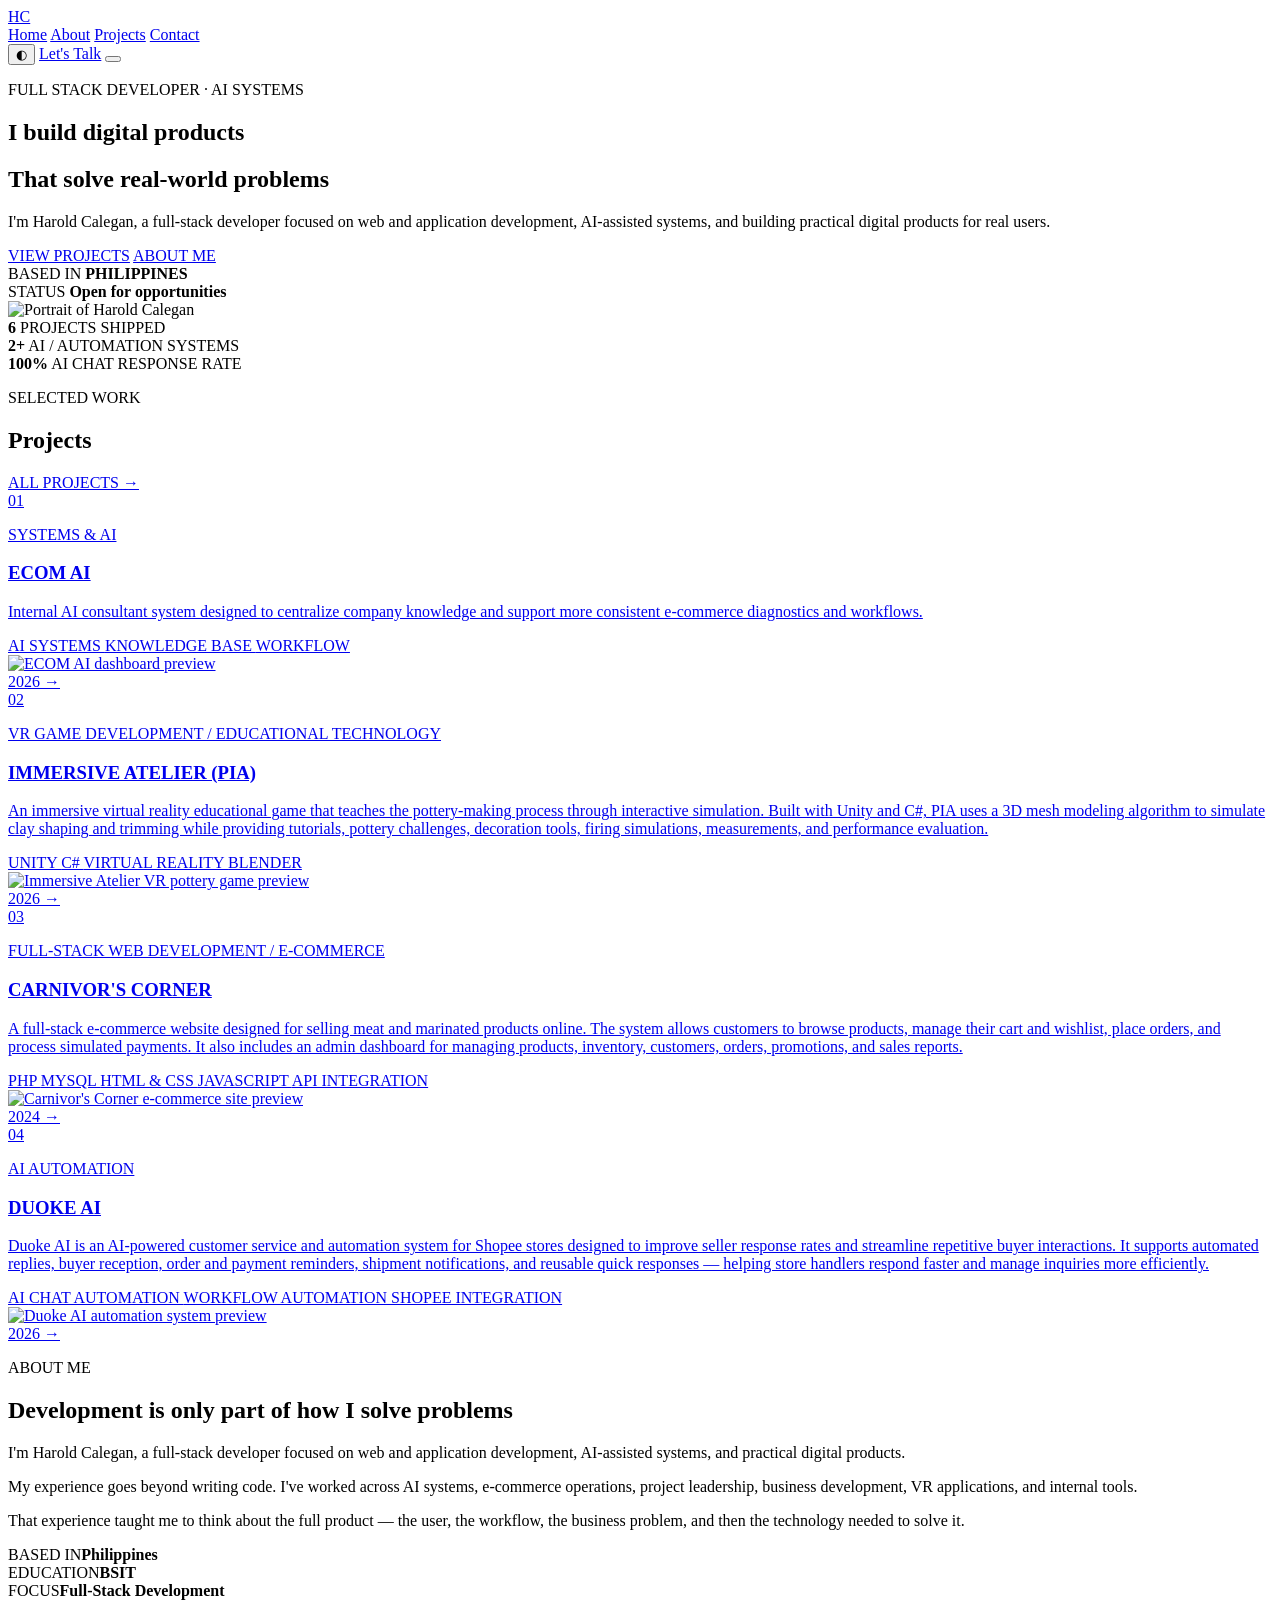
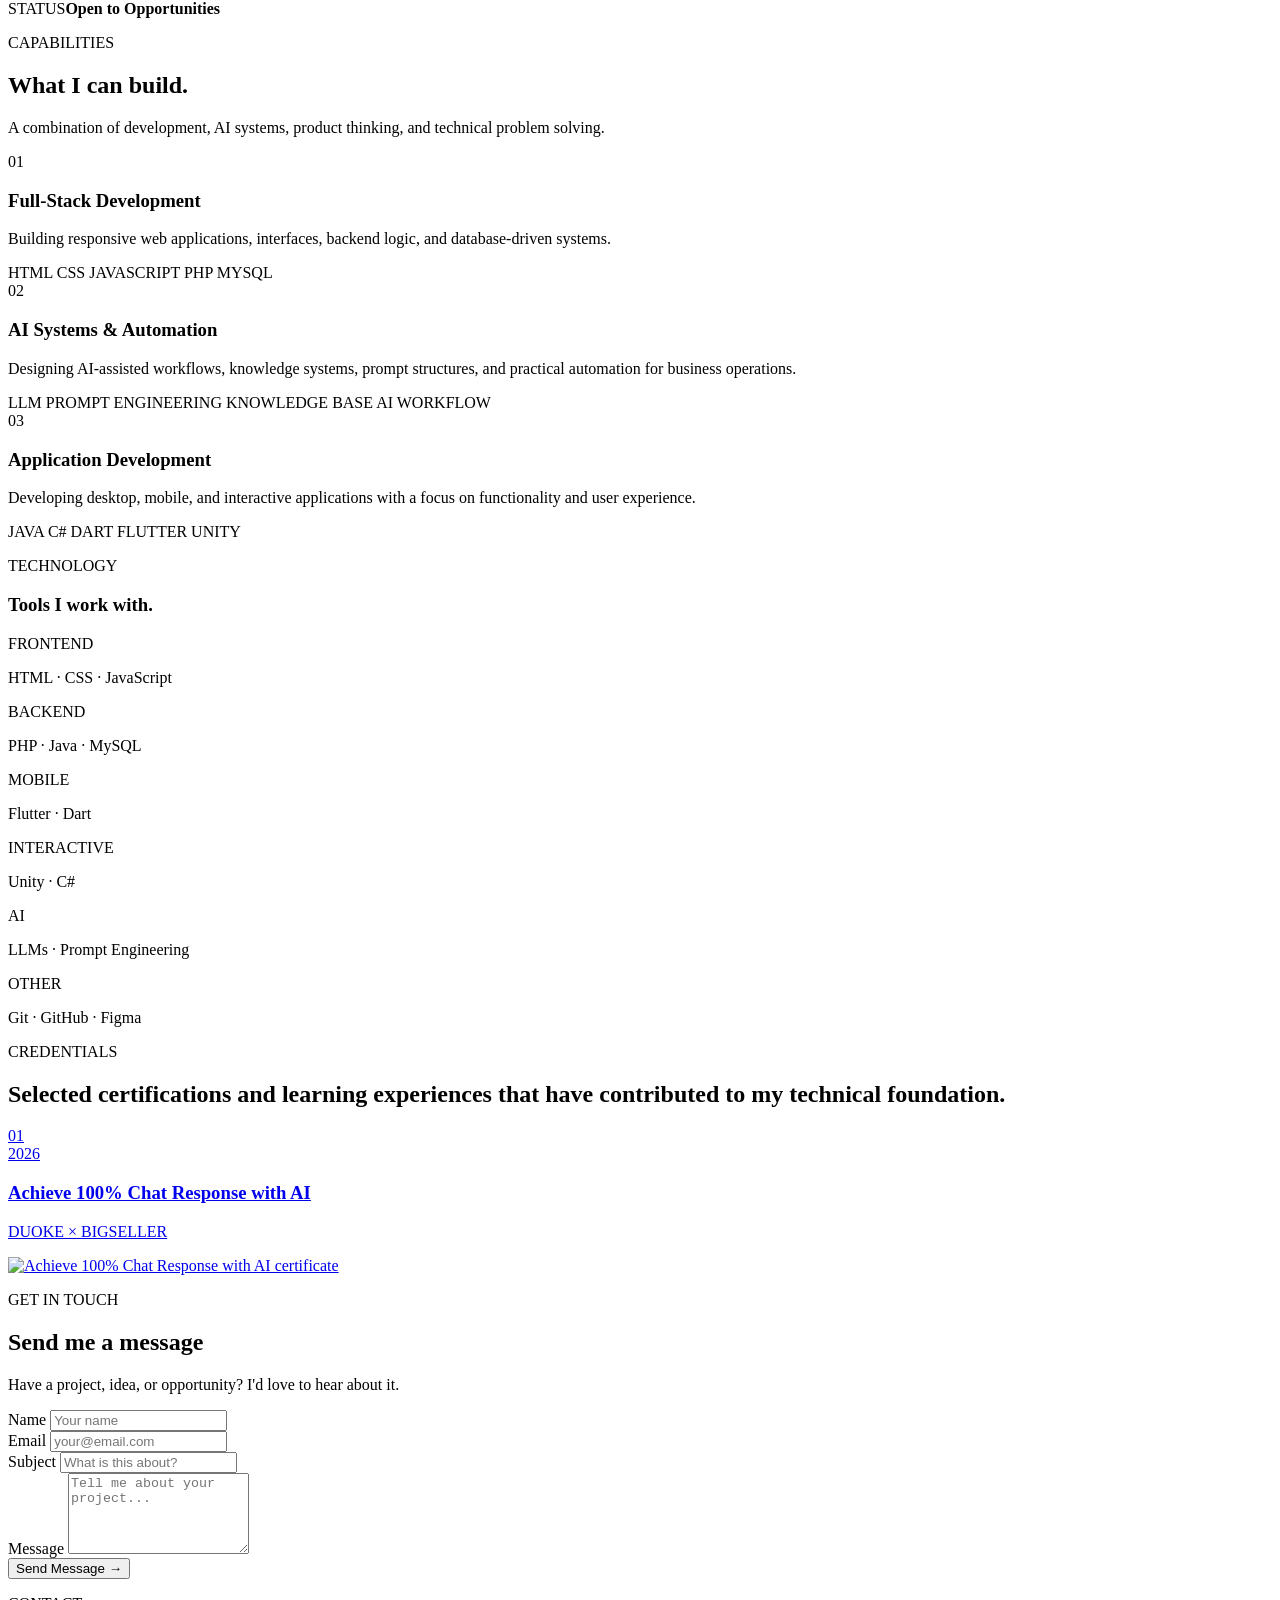
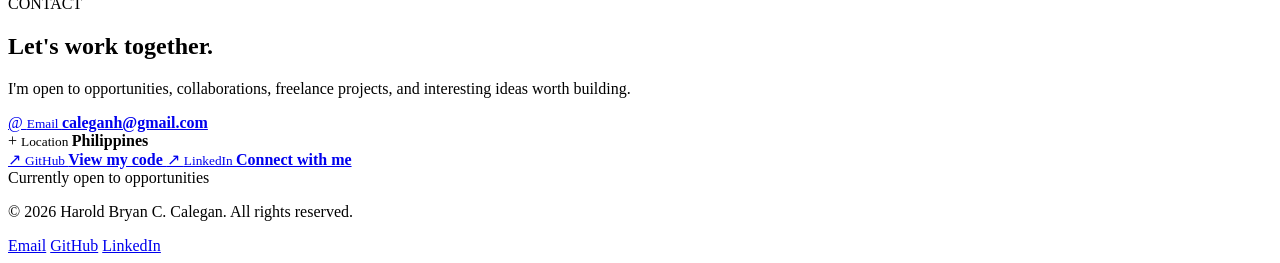
==== index.html @ b370734d "Update and rename Index.html to index.html" ====
<!DOCTYPE html>
<html lang="en">
<head>
    <meta charset="UTF-8">
    <meta name="viewport" content="width=device-width, initial-scale=1.0">
    <meta name="description" content="Harold Bryan C. Calegan — Full-stack developer and AI systems builder based in the Philippines.">
    <title>Harold Calegan — Full-Stack Developer &amp; AI Systems</title>
    <link rel="preconnect" href="https://fonts.googleapis.com">
    <link rel="preconnect" href="https://fonts.gstatic.com" crossorigin>
    <link href="https://fonts.googleapis.com/css2?family=Fraunces:ital,opsz,wght@0,9..144,300..600;1,9..144,300..600&family=Montserrat:ital,wght@0,100..900;1,100..900&display=swap" rel="stylesheet">
    <link rel="stylesheet" href="style.css">
    <script src="scripts.js" defer></script>
</head>

<body>
    <!--Navigation Bar-->
    <header class="site-header">
        <div class="container nav-container">
            <a href="index.html" class="logo"> HC </a>

            <nav class="main-nav" id="main-nav">
                <a href="#home" class="nav-link">Home</a>
                <a href="#about" class="nav-link">About</a>
                <a href="projects.html" class="nav-link">Projects</a>
                <a href="#contact" class="nav-link">Contact</a>
            </nav>

            <div class="nav-actions">
                <button class="theme-toggle" id="theme-toggle" type="button" aria-label="Change website theme">
                    ◐
                </button>

                <a href="#contact" class="contact-button">Let's Talk</a>

                <button class="nav-toggle" id="nav-toggle" type="button" aria-label="Toggle navigation menu" aria-expanded="false">
                    <span></span>
                </button>
            </div>
        </div>
    </header>

    <main>
        <section class="hero" id="home">
            <div class="container hero-grid">

                <!--left side-->
                <div class="hero-content">
                    <p class="hero-eyebrow"> FULL STACK DEVELOPER · AI SYSTEMS </p>
                    <h1 class="hero-title">I build digital products</h1>
                    <h2> That solve real-world problems</h2>
                    <p class="hero-description"> I'm Harold Calegan, a full-stack developer focused on
                        web and application development, AI-assisted systems,
                        and building practical digital products for real users. </p>
                    <div class="hero-buttons">
                        <a href="#work" class="button button-primary">VIEW PROJECTS</a>
                        <a href="#about" class="button button-secondary">ABOUT ME</a>
                    </div>

                    <div class="hero-bottom">
                        <div>
                            <span class="hero-small-label"> BASED IN</span>
                            <strong> PHILIPPINES</strong>
                        </div>
                        <div>
                            <span class="hero-small-label"> STATUS </span>
                            <strong><span class="status-dot"></span> Open for opportunities</strong>
                        </div>
                    </div>
                </div>

                <!--right side-->
                <div class="hero-visual">
                    <div class="hero-image-wrap">
                        <img src="assets/Profilepic.png" alt="Portrait of Harold Calegan" class="hero-image">
                    </div>

                    <div class="hero-stats-row">
                        <div class="hero-stat stat-projects">
                            <strong>6</strong>
                            <span>PROJECTS SHIPPED</span>
                        </div>

                        <div class="hero-stat stat-ai">
                            <strong>2+</strong>
                            <span>AI / AUTOMATION SYSTEMS</span>
                        </div>

                        <div class="hero-stat stat-year">
                            <strong>100%</strong>
                            <span>AI CHAT RESPONSE RATE</span>
                        </div>
                    </div>
                </div>
            </div>
        </section>

        <section class="work-section reveal" id="work">
            <div class="container">
                <div class="work-header">
                    <div>
                        <p class="section-label"> SELECTED WORK</p>
                        <h2 class="section-title">Projects</h2>
                    </div>

                    <a href="projects.html" class="projects-link"> ALL PROJECTS →</a>
                </div>

                <!--PROJECT LIST-->
                <div class="project-list">

                    <a href="project-ecom-ai.html" class="project-row">
                        <span class="project-number">01</span>
                        <div class="project-info">
                            <p class="project-category"> SYSTEMS &amp; AI </p>
                            <h3> ECOM AI </h3>
                            <p class="project-description"> Internal AI consultant system designed to centralize
                                company knowledge and support more consistent
                                e-commerce diagnostics and workflows.</p>
                            <div class="project-tags">
                                <span> AI SYSTEMS </span>
                                <span> KNOWLEDGE BASE</span>
                                <span> WORKFLOW </span>
                            </div>
                        </div>

                        <div class="project-preview">
                            <img src="assets/ECOM AI/ECOM AI 1.jpg" alt="ECOM AI dashboard preview" class="project-preview">
                        </div>
                        <div class="project-meta">
                            <span class="project-year"> 2026 </span>
                            <span class="project-arrow"> → </span>
                        </div>
                    </a>

                    <!--Project 2-->
                    <a href="project-immersive-atelier.html" class="project-row">
                        <span class="project-number">02</span>
                        <div class="project-info">
                            <p class="project-category"> VR GAME DEVELOPMENT / EDUCATIONAL TECHNOLOGY </p>
                            <h3> IMMERSIVE ATELIER (PIA) </h3>
                            <p class="project-description">An immersive virtual reality educational game that teaches the pottery-making process through interactive simulation.
                                Built with Unity and C#, PIA uses a 3D mesh modeling algorithm to simulate clay shaping and trimming while providing tutorials,
                                pottery challenges, decoration tools, firing simulations, measurements, and performance evaluation.</p>
                            <div class="project-tags">
                                <span> UNITY </span>
                                <span> C# </span>
                                <span> VIRTUAL REALITY </span>
                                <span> BLENDER </span>
                            </div>
                        </div>

                        <div class="project-preview">
                            <img src="assets/PIA/IMAGE 1.png" alt="Immersive Atelier VR pottery game preview" class="project-preview">
                        </div>
                        <div class="project-meta">
                            <span class="project-year"> 2026 </span>
                            <span class="project-arrow"> → </span>
                        </div>
                    </a>

                    <!--Project 3-->
                    <a href="project-carnivors-corner.html" class="project-row">
                        <span class="project-number">03</span>
                        <div class="project-info">
                            <p class="project-category"> FULL-STACK WEB DEVELOPMENT / E-COMMERCE </p>
                            <h3> CARNIVOR'S CORNER </h3>
                            <p class="project-description"> A full-stack e-commerce website designed for selling meat and marinated products online.
                                The system allows customers to browse products, manage their cart and wishlist, place orders, and process simulated payments.
                                It also includes an admin dashboard for managing products, inventory, customers, orders, promotions, and sales reports.</p>
                            <div class="project-tags">
                                <span> PHP </span>
                                <span> MYSQL </span>
                                <span> HTML &amp; CSS </span>
                                <span> JAVASCRIPT </span>
                                <span> API INTEGRATION </span>
                            </div>
                        </div>

                        <div class="project-preview">
                            <img src="assets/CARNIVOR'S CORNER/IMG 1.png" alt="Carnivor's Corner e-commerce site preview" class="project-preview">
                        </div>
                        <div class="project-meta">
                            <span class="project-year"> 2024 </span>
                            <span class="project-arrow"> → </span>
                        </div>
                    </a>

                    <!--Project 4-->
                    <a href="project-duoke-ai.html" class="project-row">
                        <span class="project-number">04</span>
                        <div class="project-info">
                            <p class="project-category"> AI AUTOMATION </p>
                            <h3> DUOKE AI </h3>
                            <p class="project-description"> Duoke AI is an AI-powered customer service and automation system for Shopee stores designed to improve seller response
                                rates and streamline repetitive buyer interactions. It supports automated replies, buyer reception, order and payment reminders,
                                shipment notifications, and reusable quick responses — helping store handlers respond faster and manage inquiries more efficiently.</p>
                            <div class="project-tags">
                                <span> AI </span>
                                <span> CHAT AUTOMATION </span>
                                <span> WORKFLOW AUTOMATION </span>
                                <span> SHOPEE INTEGRATION </span>
                            </div>
                        </div>

                        <div class="project-preview">
                            <img src="assets/DUOKE AI/IMG 1.png" alt="Duoke AI automation system preview" class="project-preview">
                        </div>
                        <div class="project-meta">
                            <span class="project-year"> 2026 </span>
                            <span class="project-arrow"> → </span>
                        </div>
                    </a>

                </div>
            </div>
        </section>

        <!-- ABOUT -->
        <section class="about-section reveal" id="about">
            <div class="container">
                <div class="about-grid">
                    <!-- LEFT -->
                    <div class="about-heading">
                        <p class="section-label"> ABOUT ME </p>
                        <h2 class="section-title"> Development is only part of <span>how I solve problems</span></h2>
                    </div>
                    <!-- RIGHT -->
                    <div class="about-content">
                        <p> I'm Harold Calegan, a full-stack developer focused on
                            web and application development, AI-assisted
                            systems, and practical digital products.</p>
                        <p> My experience goes beyond writing code.
                            I've worked across AI systems, e-commerce
                            operations, project leadership, business
                            development, VR applications, and internal
                            tools.</p>
                        <p> That experience taught me to think about the
                            full product — the user, the workflow, the
                            business problem, and then the technology
                            needed to solve it.</p>
                        <div class="about-facts">
                            <div><span>BASED IN</span><strong>Philippines</strong></div>
                            <div><span>EDUCATION</span><strong>BSIT</strong></div>
                            <div><span>FOCUS</span><strong>Full-Stack Development</strong></div>
                            <div><span>STATUS</span><strong class="available">Open to Opportunities</strong></div>
                        </div>
                    </div>
                </div>
            </div>
        </section>

        <!-- CAPABILITIES -->
        <section class="skills-section reveal" id="skills">
            <div class="container">
                <div class="skills-header">
                    <div>
                        <p class="section-label"> CAPABILITIES </p>
                        <h2 class="section-title"> What I can build.</h2>
                    </div>
                    <p class="skills-intro"> A combination of development, AI systems,
                        product thinking, and technical problem solving. </p>
                </div>

                <div class="skills-list">
                    <!-- 01 -->
                    <article class="skill-item">
                        <span class="skill-number"> 01 </span>
                        <div class="skill-main">
                            <h3> Full-Stack Development </h3>
                            <p> Building responsive web applications,
                                interfaces, backend logic, and
                                database-driven systems. </p>
                            <div class="skill-tags">
                                <span>HTML</span>
                                <span>CSS</span>
                                <span>JAVASCRIPT</span>
                                <span>PHP</span>
                                <span>MYSQL</span>
                            </div>
                        </div>
                    </article>

                    <!-- 02 -->
                    <article class="skill-item">
                        <span class="skill-number"> 02 </span>
                        <div class="skill-main">
                            <h3> AI Systems &amp; Automation </h3>
                            <p> Designing AI-assisted workflows,
                                knowledge systems, prompt structures,
                                and practical automation for business
                                operations. </p>
                            <div class="skill-tags">
                                <span>LLM</span>
                                <span>PROMPT ENGINEERING</span>
                                <span>KNOWLEDGE BASE</span>
                                <span>AI WORKFLOW</span>
                            </div>
                        </div>
                    </article>

                    <!-- 03 -->
                    <article class="skill-item">
                        <span class="skill-number"> 03 </span>
                        <div class="skill-main">
                            <h3> Application Development </h3>
                            <p> Developing desktop, mobile, and
                                interactive applications with a focus
                                on functionality and user experience. </p>
                            <div class="skill-tags">
                                <span>JAVA</span>
                                <span>C#</span>
                                <span>DART</span>
                                <span>FLUTTER</span>
                                <span>UNITY</span>
                            </div>
                        </div>
                    </article>
                </div>

                <!-- TECHNOLOGY STACK -->
                <div class="tech-stack">
                    <div class="tech-stack-heading">
                        <p class="section-label"> TECHNOLOGY </p>
                        <h3> Tools I work with. </h3>
                    </div>
                    <div class="tech-grid">
                        <div class="tech-group">
                            <span class="tech-label"> FRONTEND </span>
                            <p> HTML · CSS · JavaScript </p>
                        </div>
                        <div class="tech-group">
                            <span class="tech-label"> BACKEND </span>
                            <p> PHP · Java · MySQL </p>
                        </div>
                        <div class="tech-group">
                            <span class="tech-label"> MOBILE </span>
                            <p> Flutter · Dart </p>
                        </div>
                        <div class="tech-group">
                            <span class="tech-label"> INTERACTIVE </span>
                            <p> Unity · C# </p>
                        </div>
                        <div class="tech-group">
                            <span class="tech-label"> AI </span>
                            <p> LLMs · Prompt Engineering </p>
                        </div>
                        <div class="tech-group">
                            <span class="tech-label"> OTHER </span>
                            <p> Git · GitHub · Figma </p>
                        </div>
                    </div>
                </div>
            </div>
        </section>

        <!-- CREDENTIALS -->
        <section class="credential-section reveal" id="credentials">
            <div class="container">
                <div class="credentials-header">
                    <div>
                        <p class="section-label"> CREDENTIALS</p>
                        <h2 class="section-title"> Selected certifications and learning
                            experiences that have contributed to
                            my technical foundation.</h2>
                    </div>
                </div>
                <div class="credentials-list">
                    <a href="assets/Certificates/Duoke Ai.png" class="credential-row" target="_blank" rel="noopener noreferrer">
                        <span class="credential-number"> 01 </span>
                        <div class="credential-info">
                            <span class="credential-year"> 2026 </span>
                            <h3> Achieve 100% Chat Response with AI </h3>
                            <p> DUOKE × BIGSELLER </p>
                        </div>
                        <div class="credential-image">
                            <img src="assets/Certificates/Duoke Ai.png" alt="Achieve 100% Chat Response with AI certificate">
                        </div>
                    </a>
                </div>
            </div>
        </section>

        <!--  CONTACT -->
        <section class="contact-section reveal" id="contact">
            <div class="container">
                <div class="contact-card">
                    <!-- LEFT: FORM -->
                    <div class="contact-form-side">
                        <p class="section-label"> GET IN TOUCH </p>
                        <h2> Send me a message </h2>
                        <p class="contact-form-intro"> Have a project, idea, or opportunity?
                            I'd love to hear about it. </p>
                        <form class="contact-form" id="contact-form" action="https://formspree.io/f/meajynzk" method="POST">
                            <div class="form-field">
                                <label for="contact-name"> Name </label>
                                <input type="text" id="contact-name" name="name" placeholder="Your name" required>
                            </div>
                            <div class="form-field">
                                <label for="contact-email"> Email </label>
                                <input type="email" id="contact-email" name="email" placeholder="your@email.com" required>
                            </div>
                            <div class="form-field">
                                <label for="contact-subject"> Subject </label>
                                <input type="text" id="contact-subject" name="subject" placeholder="What is this about?" required>
                            </div>
                            <div class="form-field">
                                <label for="contact-message">Message</label>
                                <textarea id="contact-message" name="message" placeholder="Tell me about your project..." rows="5" required></textarea>
                            </div>
                            <button type="submit" class="contact-submit"> Send Message <span> → </span>
                            </button>
                        </form>
                    </div>
                    <!-- RIGHT: INFORMATION -->
                    <div class="contact-info-side">
                        <p class="section-label">CONTACT</p>
                        <h2> Let's work together.</h2>
                        <p class="contact-info-intro"> I'm open to opportunities, collaborations,
                            freelance projects, and interesting ideas
                            worth building. </p>

                        <a href="mailto:caleganh@gmail.com" class="contact-info-item">
                            <span class="contact-icon"> @ </span>
                            <span class="contact-info-text">
                                <small> Email </small>
                                <strong> caleganh@gmail.com </strong>
                            </span>
                        </a>

                        <div class="contact-info-item">
                            <span class="contact-icon"> + </span>
                            <span class="contact-info-text">
                                <small> Location </small>
                                <strong> Philippines </strong>
                            </span>
                        </div>

                        <a href="https://github.com/HaruuuuuCalegan" class="contact-info-item" target="_blank" rel="noopener noreferrer">
                            <span class="contact-icon"> ↗ </span>
                            <span class="contact-info-text">
                                <small> GitHub </small>
                                <strong> View my code </strong>
                            </span>
                        </a>

                        <a href="https://linkedin.com/in/harold-calegan-2b335b333" class="contact-info-item" target="_blank" rel="noopener noreferrer">
                            <span class="contact-icon"> ↗ </span>
                            <span class="contact-info-text">
                                <small> LinkedIn </small>
                                <strong> Connect with me </strong>
                            </span>
                        </a>

                        <div class="contact-status">
                            <span class="status-dot"></span>
                            Currently open to opportunities
                        </div>
                    </div>
                </div>
            </div>
        </section>
    </main>

    <!--Footer-->
    <footer class="site-footer">
        <div class="container">
            <p>&copy; <span id="current-year">2026</span> Harold Bryan C. Calegan. All rights reserved.</p>
            <div class="footer-links">
                <a href="mailto:caleganh@gmail.com">Email</a>
                <a href="https://github.com/HaruuuuuCalegan" target="_blank" rel="noopener noreferrer">GitHub</a>
                <a href="https://linkedin.com/in/harold-calegan-2b335b333" target="_blank" rel="noopener noreferrer">LinkedIn</a>
            </div>
        </div>
    </footer>
</body>
</html>
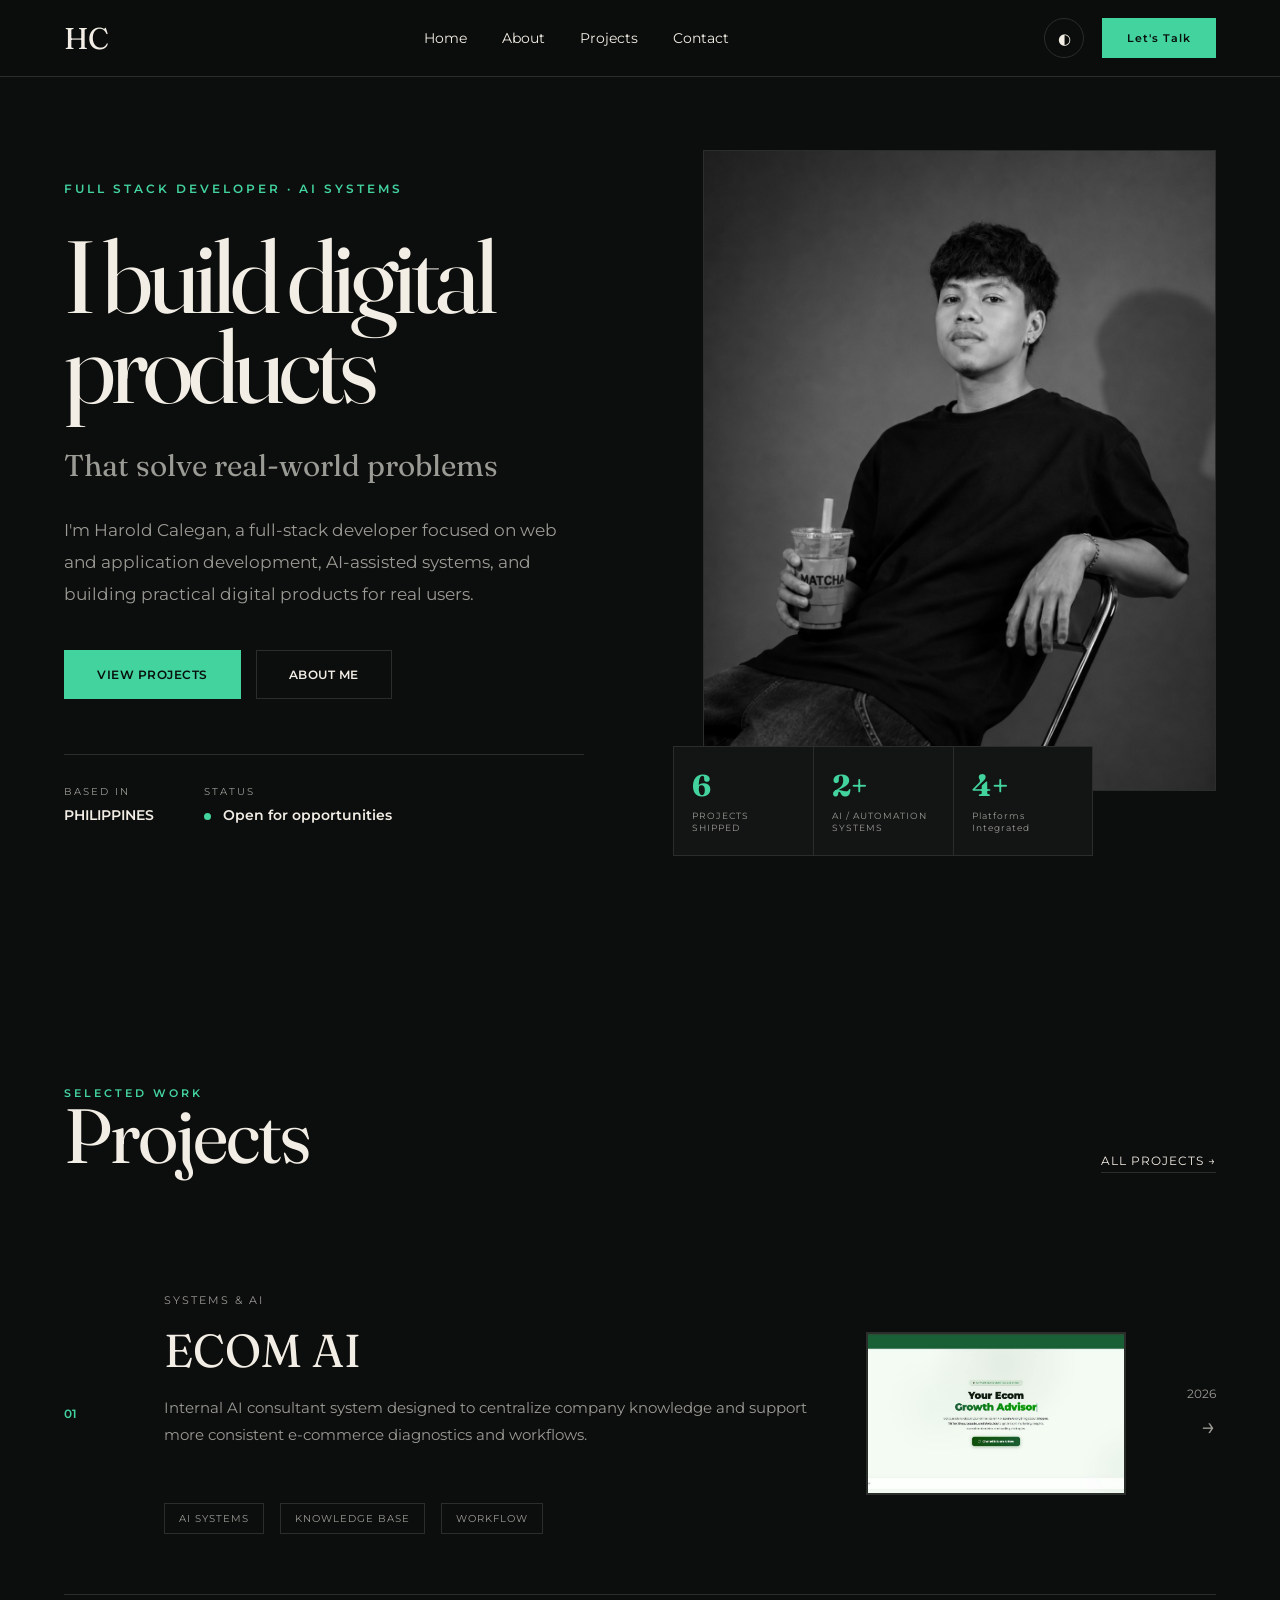
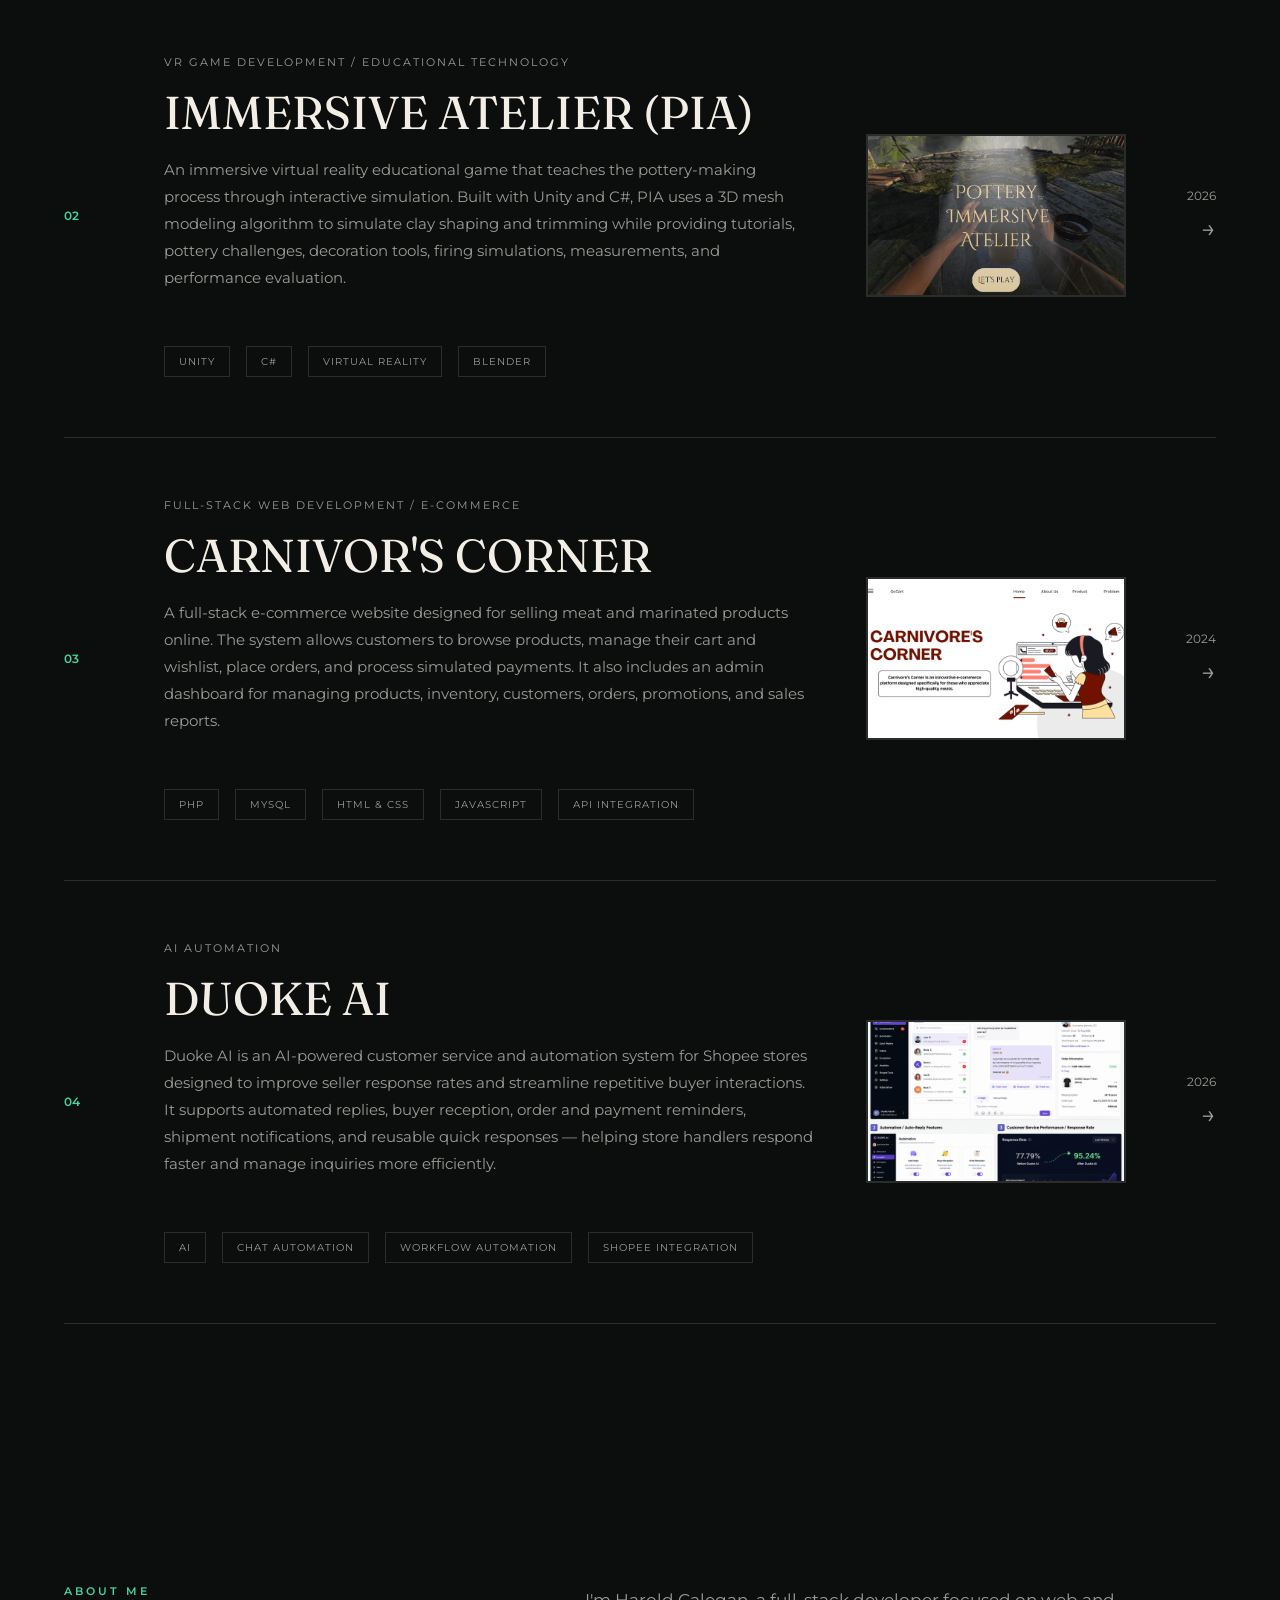
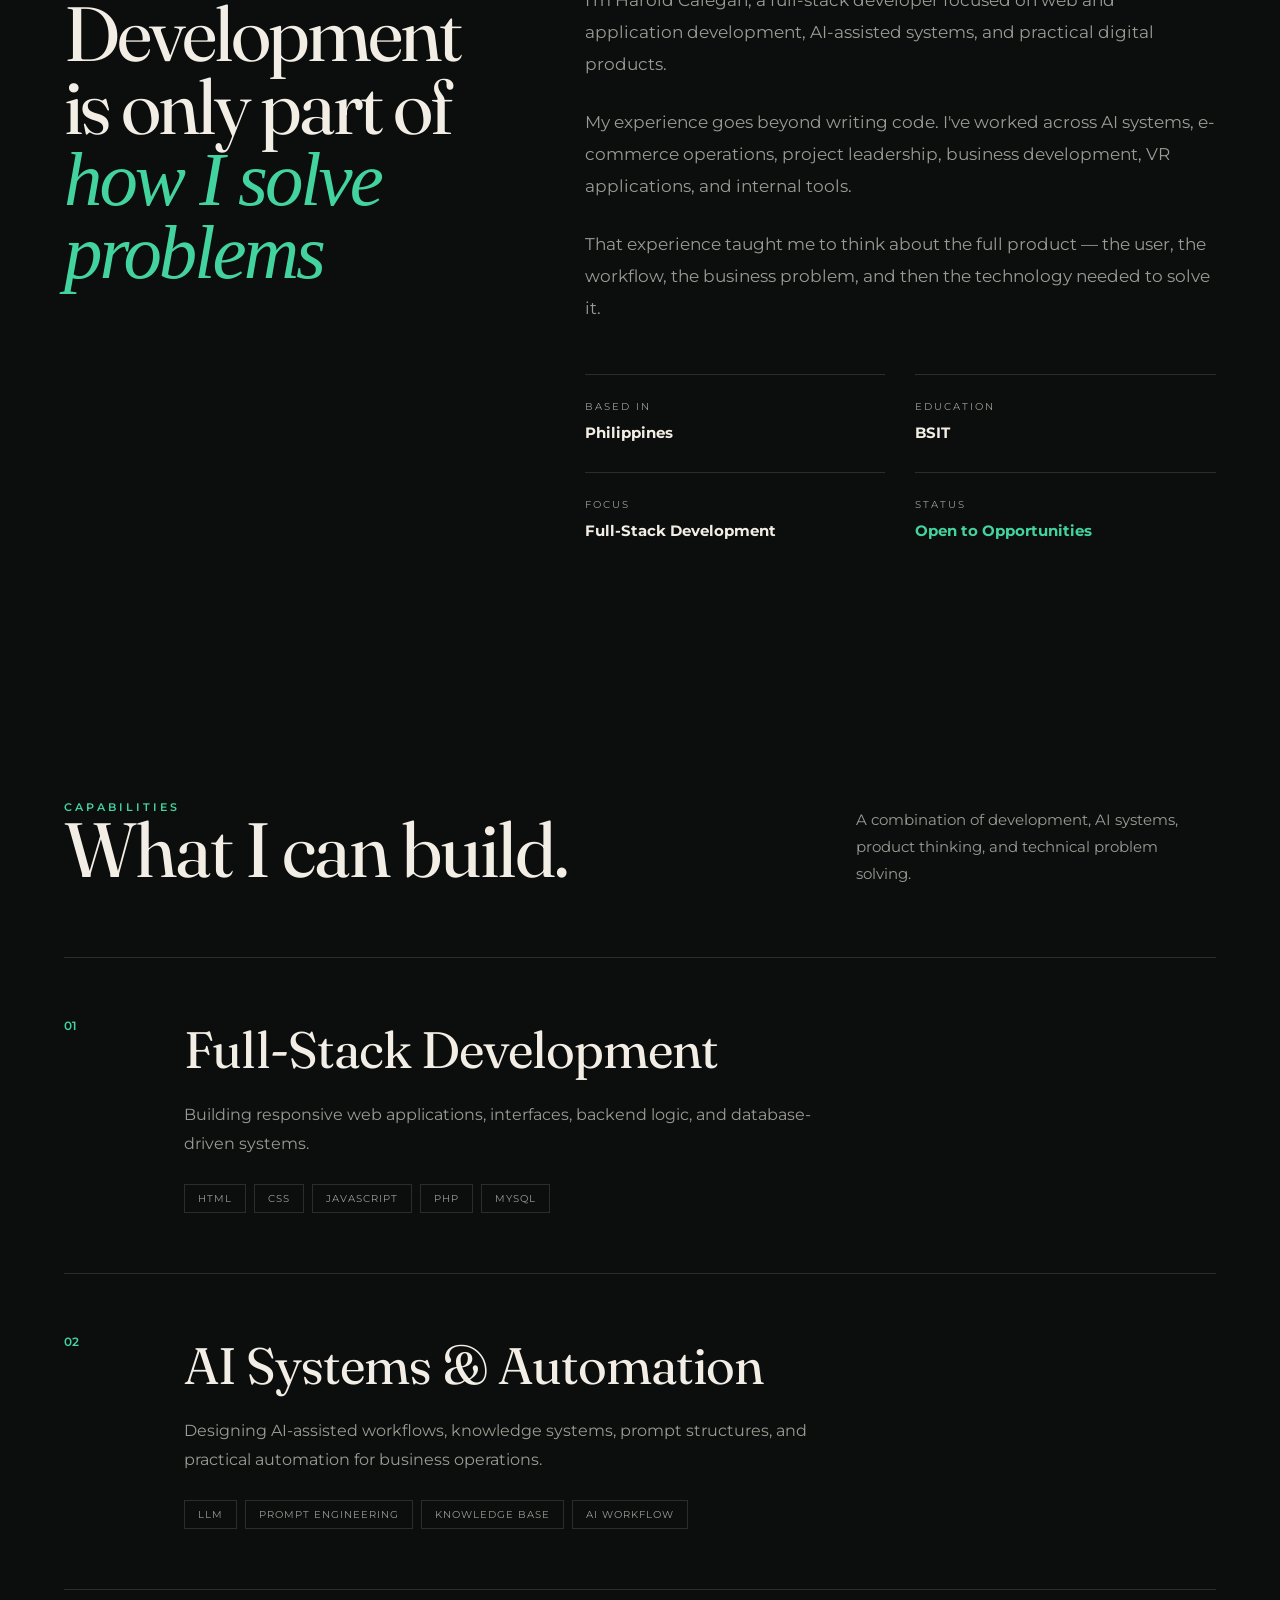
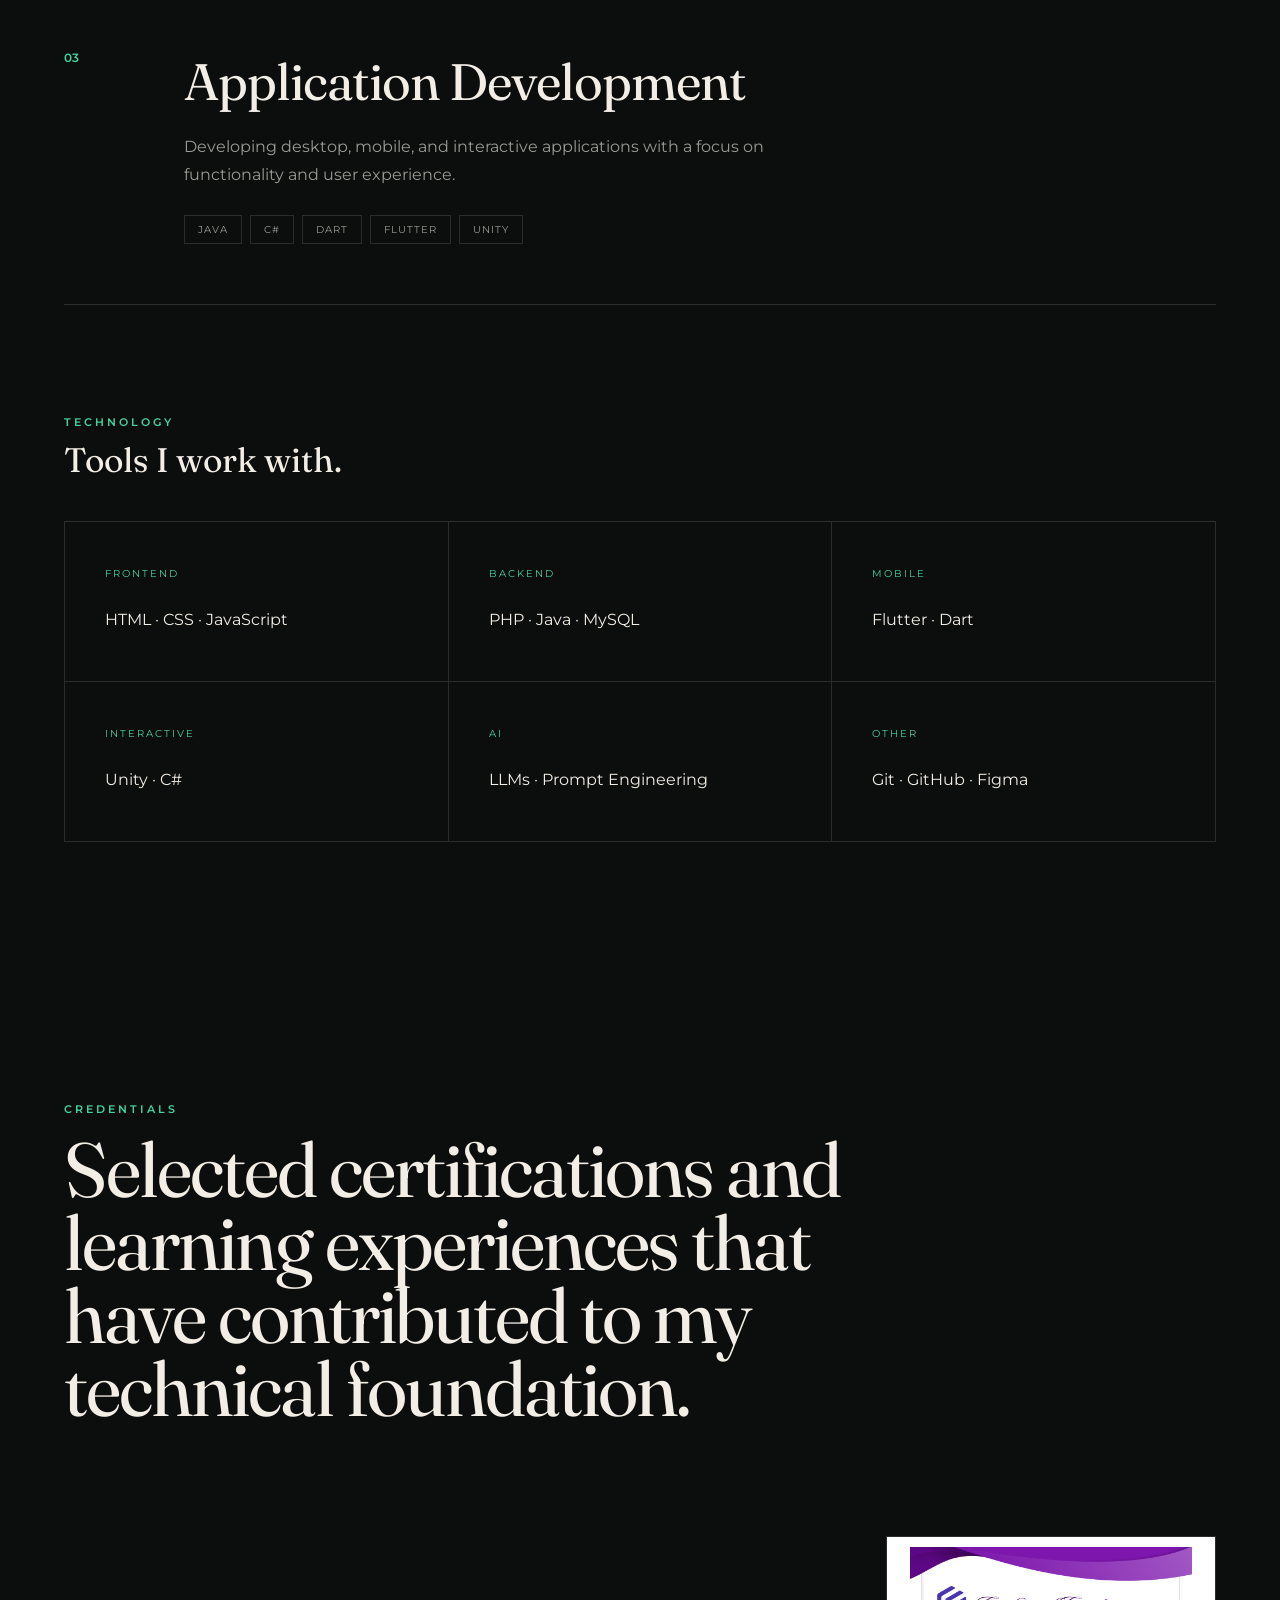
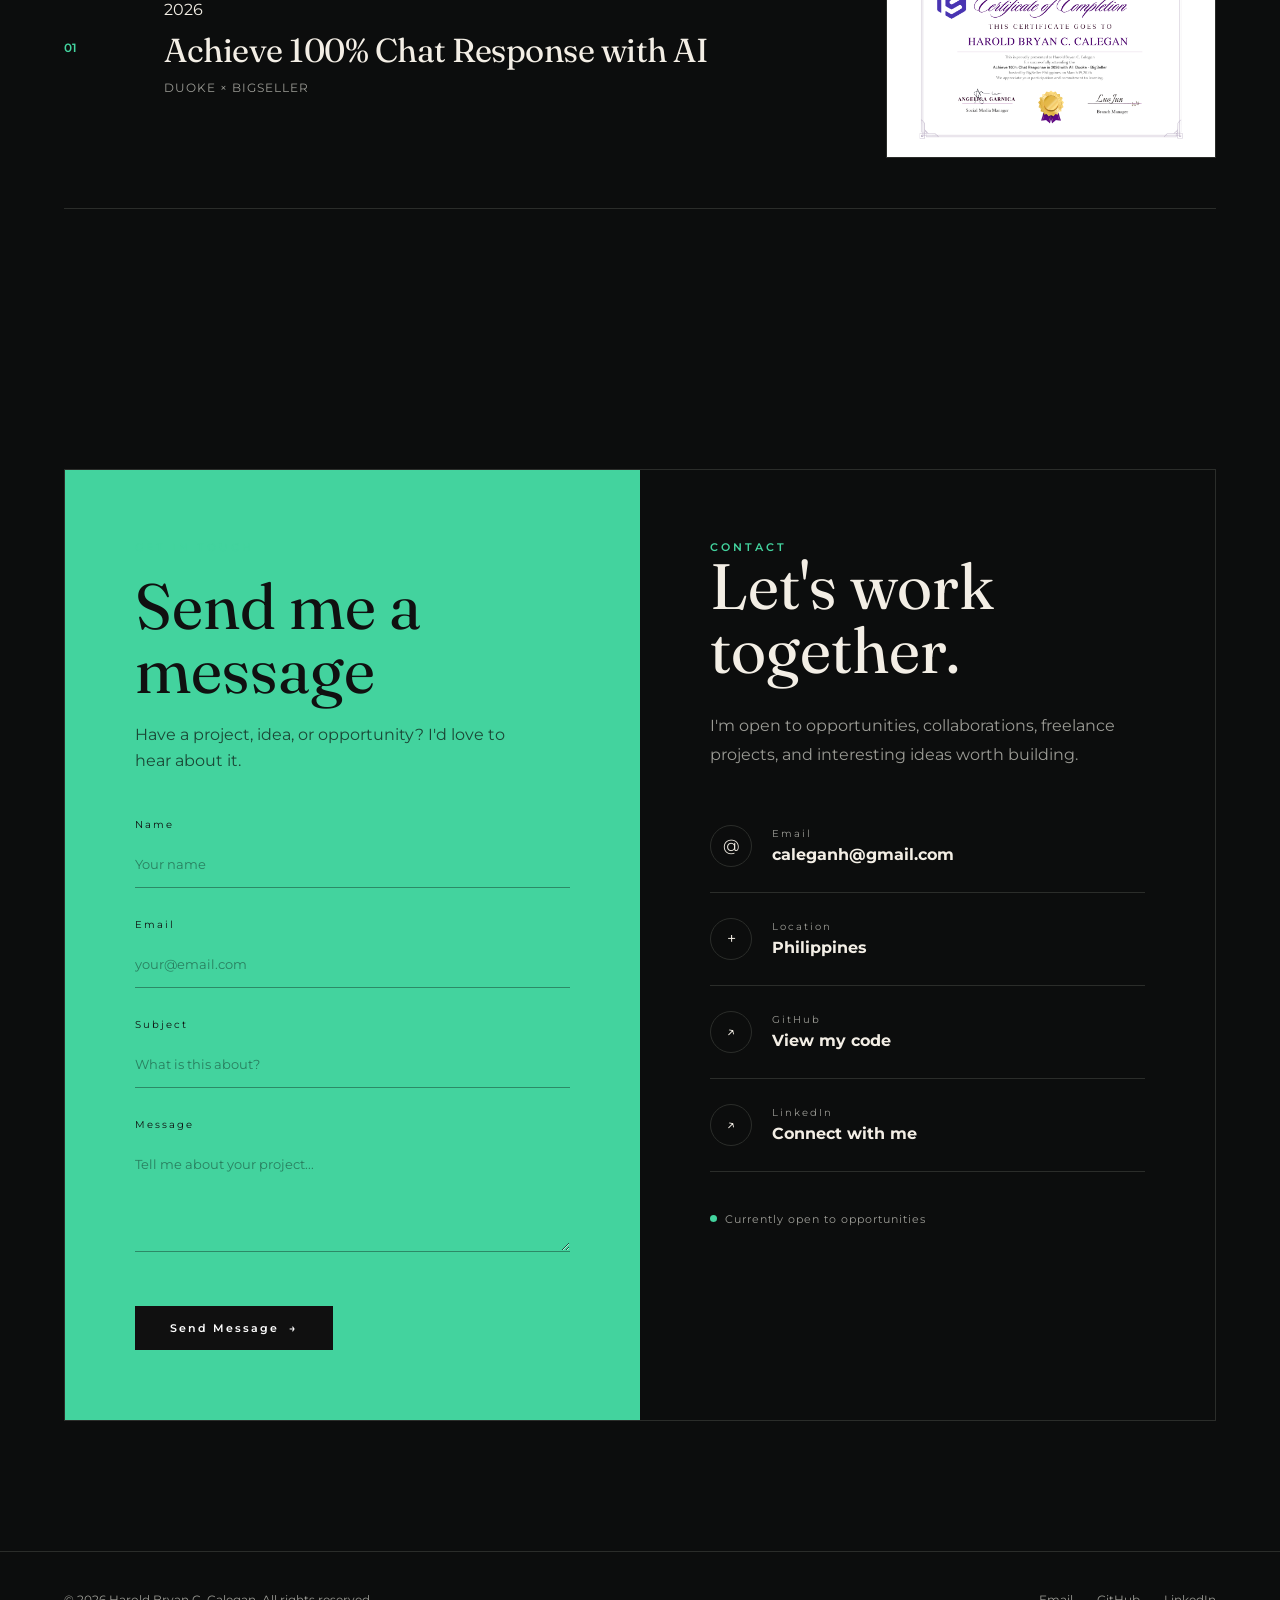
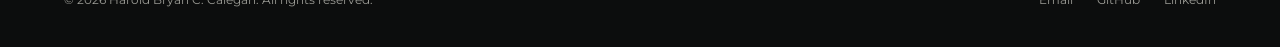
==== commit c7d6829e: "Update index.html" ====
--- a/index.html
+++ b/index.html
@@ -86,8 +86,8 @@
                         </div>
 
                         <div class="hero-stat stat-year">
-                            <strong>100%</strong>
-                            <span>AI CHAT RESPONSE RATE</span>
+                            <strong>4+</strong>
+                            <span>Platforms Integrated</span>
                         </div>
                     </div>
                 </div>
--- a/style.css
+++ b/style.css
@@ -0,0 +1,2715 @@
+/* ========================================
+   ROOT VARIABLES
+========================================= */
+
+:root {
+
+    --bg:#0c0d0d;
+    --surface:#131514;
+    --surface-soft:#181a18;
+
+    --text:#f3eee5;
+    --muted:#9b9b95;
+
+    --border:#2b2d2a;
+
+    --accent:#43d39e;
+    --accent-dim: rgba(67,211,158,.14);
+
+    --button-text:#08100d;
+
+    --serif:"Fraunces", "Times New Roman", serif;
+    --sans:"Montserrat", sans-serif;
+
+    --header-h: 76px;
+
+    --ease: cubic-bezier(.16,.84,.44,1);
+
+}
+
+
+[data-theme="light"] {
+
+    --bg:#f5f2ea;
+    --surface:#ffffff;
+    --surface-soft:#faf9f5;
+
+    --text:#171817;
+    --muted:#666861;
+
+    --border:#dedbd2;
+
+    --accent:#18865b;
+    --accent-dim: rgba(24,134,91,.10);
+
+    --button-text:#ffffff;
+
+}
+
+
+/* ========================================
+   RESET
+========================================= */
+
+
+* {
+
+    margin:0;
+    padding:0;
+
+    box-sizing:border-box;
+
+}
+
+
+html {
+
+    scroll-behavior:smooth;
+
+}
+
+@media (prefers-reduced-motion: reduce) {
+    html { scroll-behavior:auto; }
+    *, *::before, *::after {
+        animation-duration:.01ms !important;
+        animation-iteration-count:1 !important;
+        transition-duration:.01ms !important;
+        scroll-behavior:auto !important;
+    }
+}
+
+
+body {
+
+    background:var(--bg);
+
+    color:var(--text);
+
+    font-family:var(--sans);
+
+    transition:
+    background .4s ease,
+    color .4s ease;
+
+}
+
+
+a {
+
+    color:inherit;
+
+    text-decoration:none;
+
+}
+
+
+img {
+
+    max-width:100%;
+
+    display:block;
+
+}
+
+button {
+    font-family:var(--sans);
+}
+
+
+.container {
+
+    width:min(1200px,90%);
+
+    margin:auto;
+
+}
+
+:focus-visible {
+    outline: 2px solid var(--accent);
+    outline-offset: 3px;
+}
+
+
+/* ========================================
+   TYPOGRAPHY
+========================================= */
+
+
+h1,
+h2,
+h3 {
+
+    font-family:var(--serif);
+
+    font-weight:400;
+
+    font-optical-sizing: auto;
+
+}
+
+
+.section-label {
+
+    color:var(--accent);
+
+    font-size:11px;
+
+    font-weight:600;
+
+    letter-spacing:3px;
+
+    text-transform:uppercase;
+
+}
+
+
+.section-title {
+
+    font-size:clamp(45px,6vw,80px);
+
+    line-height:.95;
+
+    letter-spacing:-2px;
+
+}
+
+
+
+/* ========================================
+   HEADER
+========================================= */
+
+
+.site-header {
+
+    position:fixed;
+
+    top:0;
+
+    left:0;
+
+    width:100%;
+
+    z-index:1000;
+
+
+    background:
+
+    color-mix(
+        in srgb,
+        var(--bg) 80%,
+        transparent
+    );
+
+
+    backdrop-filter:blur(15px);
+
+
+    border-bottom:
+
+    1px solid var(--border);
+
+}
+
+
+.nav-container {
+
+    height:var(--header-h);
+
+    display:flex;
+
+    align-items:center;
+
+    justify-content:space-between;
+
+}
+
+
+
+.logo {
+
+    font-family:var(--serif);
+
+    font-size:30px;
+
+    letter-spacing:-1px;
+
+}
+
+
+
+.main-nav {
+
+    display:flex;
+
+    gap:35px;
+
+}
+
+
+
+.nav-link {
+
+    position:relative;
+
+    font-size:14px;
+
+    color:var(--text);
+
+    transition:.3s;
+
+}
+
+.nav-link::after {
+    content:"";
+    position:absolute;
+    left:0;
+    bottom:-6px;
+    width:0;
+    height:1px;
+    background:var(--accent);
+    transition:width .3s var(--ease);
+}
+
+.nav-link:hover::after,
+.nav-link.active::after {
+    width:100%;
+}
+
+.nav-link.active {
+    color:var(--accent);
+}
+
+
+
+.nav-link:hover {
+
+    color:var(--accent);
+
+}
+
+
+
+.nav-actions {
+
+    display:flex;
+
+    align-items:center;
+
+    gap:18px;
+
+}
+
+
+
+.theme-toggle {
+
+    width:40px;
+
+    height:40px;
+
+    border-radius:50%;
+
+
+    border:
+
+    1px solid var(--border);
+
+
+    background:transparent;
+
+    color:var(--text);
+
+    cursor:pointer;
+
+    font-size:15px;
+
+    display:flex;
+    align-items:center;
+    justify-content:center;
+
+
+    transition:.3s;
+
+}
+
+
+
+.theme-toggle:hover {
+
+    border-color:var(--accent);
+
+    color:var(--accent);
+
+}
+
+
+
+.contact-button {
+
+    padding:
+
+    13px 25px;
+
+
+    background:var(--accent);
+
+    color:var(--button-text);
+
+
+    font-size:11px;
+
+    font-weight:600;
+
+    letter-spacing:1px;
+
+
+    transition:.3s;
+
+}
+
+
+
+.contact-button:hover {
+
+    transform:translateY(-2px);
+
+}
+
+
+/* MOBILE NAV TOGGLE */
+
+.nav-toggle {
+
+    display:none;
+
+    width:40px;
+    height:40px;
+    border:1px solid var(--border);
+    border-radius:50%;
+    background:transparent;
+    cursor:pointer;
+    position:relative;
+
+}
+
+.nav-toggle span,
+.nav-toggle span::before,
+.nav-toggle span::after {
+    content:"";
+    position:absolute;
+    left:11px;
+    width:18px;
+    height:1px;
+    background:var(--text);
+    transition:.3s var(--ease);
+}
+
+.nav-toggle span { top:19px; }
+.nav-toggle span::before { top:-6px; }
+.nav-toggle span::after { top:6px; }
+
+.nav-toggle.open span { background:transparent; }
+.nav-toggle.open span::before { top:0; transform:rotate(45deg); background:var(--accent); }
+.nav-toggle.open span::after { top:0; transform:rotate(-45deg); background:var(--accent); }
+
+
+
+/* ========================================
+   HERO
+========================================= */
+
+
+.hero {
+
+    min-height:100vh;
+
+    padding-top:calc(var(--header-h) + 74px);
+
+    padding-bottom:100px;
+
+}
+
+
+
+.hero-grid {
+
+    display:grid;
+
+    grid-template-columns:
+
+    1fr .9fr;
+
+
+    gap:70px;
+
+    align-items:center;
+
+}
+
+
+.hero-eyebrow {
+
+    color:var(--accent);
+    letter-spacing:3px;
+    font-size:12px;
+    font-weight:600;
+
+}
+
+
+
+.hero-title {
+
+    margin:35px 0;
+
+    font-size:
+
+    clamp(65px,8vw,120px);
+
+
+    line-height:.88;
+
+    letter-spacing:-5px;
+
+    animation:
+
+    titleReveal .9s var(--ease) forwards;
+
+}
+
+
+
+@keyframes titleReveal {
+
+
+from {
+
+    opacity:0;
+
+    transform:
+    translateY(40px);
+
+}
+
+
+to {
+
+    opacity:1;
+
+    transform:
+    translateY(0);
+
+}
+
+
+}
+
+
+
+.hero-content h2 {
+
+    font-size:30px;
+    color:var(--muted);
+
+}
+
+
+
+.hero-description {
+
+    margin-top:30px;
+
+    max-width:520px;
+
+    color:var(--muted);
+
+    line-height:1.9;
+
+    font-size:17px;
+
+}
+
+
+
+.hero-buttons {
+
+    margin-top:40px;
+
+    display:flex;
+
+    gap:15px;
+
+    flex-wrap:wrap;
+
+}
+
+
+
+.button {
+
+    padding:16px 32px;
+
+    border:
+
+    1px solid var(--border);
+
+    font-size:12px;
+    font-weight:600;
+    letter-spacing:.5px;
+
+    transition:.3s;
+
+}
+
+
+
+.button:hover {
+
+    transform:
+    translateY(-3px);
+
+}
+
+
+
+.button-primary {
+
+    background:var(--accent);
+
+    color:var(--button-text);
+    border-color:var(--accent);
+
+}
+
+.button-primary:hover {
+    box-shadow: 0 10px 30px -12px var(--accent-dim);
+}
+
+.button-secondary {
+    background:transparent;
+    color:var(--text);
+}
+
+.button-secondary:hover {
+    border-color:var(--accent);
+    color:var(--accent);
+}
+
+
+.hero-bottom {
+
+    display:flex;
+    gap:50px;
+    margin-top:55px;
+    padding-top:30px;
+    border-top:1px solid var(--border);
+    max-width:520px;
+
+}
+
+.hero-bottom > div {
+    display:flex;
+    flex-direction:column;
+    gap:8px;
+}
+
+.hero-small-label {
+
+    color:var(--muted);
+    font-size:10px;
+    letter-spacing:2px;
+
+}
+
+.hero-bottom strong {
+    font-size:14px;
+    font-weight:600;
+}
+
+.status-dot {
+    display:inline-block;
+    width:7px;
+    height:7px;
+    border-radius:50%;
+    background:var(--accent);
+    margin-right:8px;
+    box-shadow:0 0 0 0 var(--accent-dim);
+    animation:pulse 2.2s infinite;
+}
+
+@keyframes pulse {
+    0% { box-shadow:0 0 0 0 rgba(67,211,158,.5); }
+    70% { box-shadow:0 0 0 8px rgba(67,211,158,0); }
+    100% { box-shadow:0 0 0 0 rgba(67,211,158,0); }
+}
+
+
+
+/* HERO IMAGE */
+
+
+.hero-visual {
+
+    position:relative;
+
+}
+
+
+.hero-image-wrap {
+
+    border:1px solid var(--border);
+    overflow:hidden;
+    aspect-ratio: 4/5;
+
+}
+
+
+.hero-image-wrap img {
+
+    width:100%;
+    height:100%;
+    object-fit:cover;
+
+    filter:grayscale(100%);
+    transition:.6s var(--ease);
+
+}
+
+
+
+.hero-image-wrap img:hover {
+
+    filter:grayscale(0);
+    transform:scale(1.03);
+
+}
+
+
+.hero-stats-row {
+
+    position:relative;
+    margin-top:-45px;
+    margin-left:-30px;
+    display:flex;
+    gap:1px;
+    background:var(--border);
+    border:1px solid var(--border);
+    width:calc(100% + 30px);
+    max-width:420px;
+
+}
+
+
+.hero-stat {
+
+    flex:1;
+
+    padding:20px 18px;
+
+
+    background:var(--surface);
+
+}
+
+
+
+.hero-stat strong {
+
+    display:block;
+
+    font-size:30px;
+
+    font-family:var(--serif);
+    color:var(--accent);
+
+}
+
+.hero-stat span {
+    display:block;
+    margin-top:6px;
+    font-size:9px;
+    letter-spacing:1px;
+    color:var(--muted);
+    line-height:1.4;
+}
+
+
+
+/* ========================================
+   PROJECTS
+========================================= */
+
+
+.work-section,
+.projects-page {
+
+    padding:130px 0;
+
+}
+
+.projects-page {
+    padding-top:calc(var(--header-h) + 90px);
+}
+
+
+.work-header {
+
+    display:flex;
+    justify-content:space-between;
+    align-items:flex-end;
+    flex-wrap:wrap;
+    gap:20px;
+
+}
+
+.projects-link {
+    font-size:12px;
+    letter-spacing:1px;
+    border-bottom:1px solid var(--border);
+    padding-bottom:4px;
+    transition:.3s;
+}
+
+.projects-link:hover {
+    color:var(--accent);
+    border-color:var(--accent);
+}
+
+
+.all-project-list,
+.project-list {
+
+    margin-top:60px;
+
+}
+
+
+
+.all-project-row,
+.project-row {
+
+
+    display:grid;
+
+
+    grid-template-columns:
+
+    70px 1fr 260px 60px;
+
+
+    gap:30px;
+
+
+    align-items:center;
+
+
+    padding:60px 0;
+
+
+    border-bottom:
+
+    1px solid var(--border);
+
+
+    transition:transform .4s var(--ease);
+
+
+}
+
+
+
+.all-project-row:hover,
+.project-row:hover {
+
+    transform:
+    translateX(12px);
+
+}
+
+
+
+.row-number,
+.project-number {
+
+    color:var(--accent);
+
+    font-size:12px;
+    font-weight:600;
+
+}
+
+
+.row-info h2,
+.project-info h3 {
+
+    font-size:
+
+    clamp(30px,3.6vw,48px);
+
+    margin:15px 0;
+
+}
+
+
+
+.row-info p,
+.project-description {
+
+    max-width:650px;
+
+    color:var(--muted);
+
+    line-height:1.8;
+
+    font-size:15px;
+
+}
+
+.row-info > p:first-child,
+.project-category {
+    font-size:11px;
+    letter-spacing:2px;
+    color:var(--muted);
+}
+
+
+
+.row-image,
+.project-preview {
+
+    overflow:hidden;
+    border:1px solid var(--border);
+    background:var(--surface);
+
+}
+
+
+
+.row-image img,
+.project-preview img {
+
+    width:100%;
+
+    aspect-ratio:16/10;
+
+    object-fit:cover;
+
+    transition:.5s;
+
+}
+
+
+.row-image.placeholder {
+    aspect-ratio:16/10;
+    display:flex;
+    align-items:center;
+    justify-content:center;
+    color:var(--muted);
+    font-size:11px;
+    letter-spacing:2px;
+    text-align:center;
+    padding:10px;
+}
+
+
+
+.all-project-row:hover img,
+.project-row:hover img {
+
+    transform:
+    scale(1.08);
+
+}
+
+
+
+.row-tags span,
+.project-tags span {
+
+    display:inline-block;
+
+    margin-top:20px;
+
+    margin-right:8px;
+
+
+    padding:
+
+    6px 12px;
+
+
+    border:
+
+    1px solid var(--border);
+
+
+    font-size:10px;
+    letter-spacing:.5px;
+    color:var(--muted);
+
+}
+
+
+
+.row-arrow,
+.project-arrow {
+
+    font-size:25px;
+
+    transition:.3s;
+    justify-self:end;
+
+}
+
+
+.all-project-row:hover .row-arrow,
+.project-row:hover .project-arrow {
+
+    transform:
+    translateX(8px);
+
+    color:var(--accent);
+
+}
+
+.row-meta,
+.project-meta {
+    display:flex;
+    flex-direction:column;
+    align-items:flex-end;
+    gap:10px;
+    color:var(--muted);
+    font-size:12px;
+}
+
+
+/* PROJECTS PAGE HEADER + FILTER */
+
+.project-header {
+    max-width:760px;
+}
+
+.project-title {
+    margin:18px 0 20px;
+    font-size:clamp(40px,5.5vw,64px);
+    line-height:1.02;
+    letter-spacing:-2px;
+}
+
+.projects-description {
+    color:var(--muted);
+    line-height:1.8;
+    font-size:16px;
+    max-width:620px;
+}
+
+.project-filter {
+    display:flex;
+    flex-wrap:wrap;
+    gap:10px;
+    margin-top:50px;
+}
+
+.filter-btn {
+    background:transparent;
+    border:1px solid var(--border);
+    color:var(--muted);
+    padding:10px 18px;
+    font-size:11px;
+    letter-spacing:1.5px;
+    cursor:pointer;
+    transition:.3s;
+}
+
+.filter-btn:hover {
+    color:var(--text);
+    border-color:var(--text);
+}
+
+.filter-btn.active {
+    background:var(--accent);
+    color:var(--button-text);
+    border-color:var(--accent);
+}
+
+.project-total {
+    margin-top:26px;
+    color:var(--muted);
+    font-size:12px;
+    letter-spacing:1px;
+}
+
+.project-total span {
+    color:var(--accent);
+    font-weight:600;
+}
+
+.all-project-row.is-hidden {
+    display:none;
+}
+
+/* ========================================
+   ABOUT
+========================================= */
+
+
+.about-section {
+
+    padding:130px 0;
+
+}
+
+
+.about-grid {
+
+    display:grid;
+
+    grid-template-columns:
+
+    .8fr 1.2fr;
+
+
+    gap:100px;
+
+}
+
+
+
+.about-heading h2 {
+
+
+    font-size:
+
+    clamp(50px,6vw,85px);
+
+
+    line-height:.95;
+
+    letter-spacing:-3px;
+
+
+}
+
+
+
+.about-heading span {
+
+    display:block;
+
+    color:var(--accent);
+
+    font-style:italic;
+
+}
+
+
+
+.about-content {
+
+    max-width:650px;
+
+}
+
+
+
+.about-content p {
+
+    color:var(--muted);
+
+    font-size:17px;
+
+    line-height:1.9;
+
+    margin-bottom:25px;
+
+}
+
+
+
+.about-facts {
+
+    display:grid;
+
+    grid-template-columns:
+
+    repeat(2,1fr);
+
+
+    gap:30px;
+
+
+    margin-top:50px;
+
+
+}
+
+
+
+.about-facts div {
+
+
+    padding-top:25px;
+
+
+    border-top:
+
+    1px solid var(--border);
+
+
+}
+
+
+
+.about-facts span {
+
+    display:block;
+
+    color:var(--muted);
+
+    font-size:10px;
+
+    letter-spacing:2px;
+
+    margin-bottom:10px;
+
+}
+
+
+
+.about-facts strong {
+
+    font-size:15px;
+
+}
+
+.about-facts strong.available {
+    color:var(--accent);
+}
+
+
+
+
+/* ========================================
+   SKILLS / CAPABILITIES
+========================================= */
+
+
+.skills-section {
+
+    padding:130px 0;
+
+}
+
+
+
+.skills-header {
+
+    display:flex;
+    justify-content:space-between;
+    align-items:flex-end;
+    flex-wrap:wrap;
+    gap:30px;
+
+    margin-bottom:70px;
+
+}
+
+.skills-intro {
+    color:var(--muted);
+    max-width:360px;
+    line-height:1.8;
+    font-size:15px;
+}
+
+
+
+.skills-list {
+
+    border-top:
+
+    1px solid var(--border);
+
+}
+
+
+
+.skill-item {
+
+    display:grid;
+
+    grid-template-columns:
+
+    80px 1fr;
+
+
+    gap:40px;
+
+
+    padding:60px 0;
+
+
+    border-bottom:
+
+    1px solid var(--border);
+
+
+    transition:.4s;
+
+}
+
+.skill-item:hover {
+    background:var(--accent-dim);
+}
+
+
+
+.skill-number {
+
+    color:var(--accent);
+
+    font-size:12px;
+    font-weight:600;
+
+}
+
+
+
+.skill-main h3 {
+
+    font-size:
+
+    clamp(32px,4vw,52px);
+
+
+    letter-spacing:-1px;
+
+    margin-bottom:20px;
+
+
+}
+
+
+
+.skill-main p {
+
+    max-width:650px;
+
+    color:var(--muted);
+
+    font-size:16px;
+
+    line-height:1.8;
+
+}
+
+
+
+.skill-tags {
+
+    margin-top:25px;
+
+    display:flex;
+    flex-wrap:wrap;
+    gap:8px;
+
+}
+
+
+
+.skill-tags span {
+
+
+    display:inline-block;
+
+
+    padding:
+
+    7px 13px;
+
+
+    border:
+
+    1px solid var(--border);
+
+
+    color:var(--muted);
+
+
+    font-size:10px;
+
+    letter-spacing:1px;
+
+}
+
+
+
+/* TECHNOLOGY GRID */
+
+
+.tech-stack {
+    margin-top:110px;
+}
+
+.tech-stack-heading {
+    margin-bottom:10px;
+}
+
+.tech-stack-heading h3 {
+    font-size:clamp(26px,3vw,34px);
+    margin-top:10px;
+}
+
+
+.tech-grid {
+
+
+    display:grid;
+
+
+    grid-template-columns:
+
+    repeat(3,1fr);
+
+
+    margin-top:40px;
+
+
+    border-top:
+
+    1px solid var(--border);
+
+
+    border-left:
+
+    1px solid var(--border);
+
+
+}
+
+
+
+.tech-group {
+
+
+    padding:40px;
+
+
+    min-height:160px;
+
+
+    border-right:
+
+    1px solid var(--border);
+
+
+    border-bottom:
+
+    1px solid var(--border);
+
+    transition:.3s;
+
+
+}
+
+.tech-group:hover {
+    background:var(--surface-soft);
+}
+
+
+
+.tech-label {
+
+
+    color:var(--accent);
+
+
+    font-size:10px;
+
+
+    letter-spacing:2px;
+
+
+}
+
+
+
+.tech-group p {
+
+
+    margin-top:25px;
+
+
+    font-size:16px;
+
+
+    line-height:1.7;
+
+
+}
+
+
+
+
+
+/* ========================================
+   CREDENTIALS / CERTIFICATES
+========================================= */
+
+
+.credential-section {
+
+
+    padding:130px 0;
+
+
+}
+
+
+.credential-section .section-title {
+    max-width:820px;
+    margin-top:18px;
+}
+
+
+
+.credentials-list {
+
+
+    margin-top:60px;
+
+
+}
+
+
+
+.credential-row {
+
+
+    display:grid;
+
+
+    grid-template-columns:
+
+    60px 1fr 330px;
+
+
+    gap:40px;
+
+
+    align-items:center;
+
+
+    padding:50px 0;
+
+
+    border-bottom:
+
+    1px solid var(--border);
+
+
+    transition:.4s;
+
+
+}
+
+
+
+.credential-row:hover {
+
+
+    transform:
+
+    translateX(10px);
+
+
+}
+
+
+
+.credential-number {
+
+
+    color:var(--accent);
+
+    font-size:12px;
+    font-weight:600;
+
+
+}
+
+
+
+.credential-info h3 {
+
+
+    font-size:
+
+    clamp(24px,2.6vw,34px);
+
+
+    margin:10px 0;
+
+
+    letter-spacing:-.5px;
+
+
+}
+
+
+
+.credential-info p {
+
+
+    color:var(--muted);
+
+    font-size:12px;
+
+    letter-spacing:1px;
+
+
+}
+
+
+
+.credential-image {
+
+
+    overflow:hidden;
+
+
+    border:
+
+    1px solid var(--border);
+
+
+    background:white;
+
+
+    padding:10px;
+
+
+}
+
+
+
+.credential-image img {
+
+
+    width:100%;
+
+
+    height:200px;
+
+
+    object-fit:contain;
+
+
+    transition:.5s;
+
+
+}
+
+
+
+.credential-row:hover .credential-image img {
+
+
+    transform:
+
+    scale(1.05);
+
+
+}
+
+
+
+
+
+/* ========================================
+   CONTACT
+========================================= */
+
+
+.contact-section {
+
+
+    padding:130px 0;
+
+
+}
+
+
+
+.contact-card {
+
+
+    display:grid;
+
+
+    grid-template-columns:
+
+    1fr 1fr;
+
+
+    border:
+
+    1px solid var(--border);
+
+
+}
+
+
+
+.contact-form-side {
+
+
+    background:
+
+    var(--accent);
+
+
+    color:
+
+    #101010;
+
+
+    padding:70px;
+
+
+}
+
+
+
+.contact-form-side h2 {
+
+
+    font-size:
+
+    clamp(45px,5vw,70px);
+
+
+    line-height:1;
+
+
+    margin:20px 0;
+
+
+}
+
+.contact-form-intro {
+    color:#0e1a14;
+    opacity:.75;
+    max-width:400px;
+    line-height:1.6;
+}
+
+
+
+.contact-form {
+
+
+    margin-top:45px;
+
+
+}
+
+
+
+.form-field {
+
+
+    margin-bottom:30px;
+
+
+}
+
+
+
+.form-field label {
+
+
+    display:block;
+
+
+    font-size:10px;
+
+
+    letter-spacing:2px;
+
+
+    margin-bottom:10px;
+
+
+}
+
+
+
+.contact-form input,
+
+.contact-form textarea {
+
+
+    width:100%;
+
+
+    background:transparent;
+
+
+    border:none;
+
+
+    border-bottom:
+
+    1px solid rgba(0,0,0,.35);
+
+
+    padding:15px 0;
+
+
+    font-family:var(--sans);
+
+
+    color:#000;
+
+
+    outline:none;
+
+    resize:vertical;
+
+
+}
+
+.contact-form input::placeholder,
+.contact-form textarea::placeholder {
+    color:rgba(0,0,0,.4);
+}
+
+
+
+.contact-submit {
+
+
+    margin-top:20px;
+
+    display:inline-flex;
+    align-items:center;
+    gap:10px;
+
+
+    padding:15px 35px;
+
+
+    background:#101010;
+
+
+    color:white;
+
+
+    border:none;
+
+
+    cursor:pointer;
+
+
+    font-size:11px;
+
+    font-weight:600;
+
+
+    letter-spacing:2px;
+
+    transition:.3s;
+
+
+}
+
+.contact-submit:hover {
+    transform:translateY(-2px);
+}
+
+
+
+.contact-info-side {
+
+
+    padding:70px;
+
+
+}
+
+
+
+.contact-info-side h2 {
+
+
+    font-size:
+
+    clamp(45px,5vw,70px);
+
+
+    line-height:1;
+
+
+}
+
+
+
+.contact-info-intro {
+
+
+    margin:30px 0;
+
+
+    color:var(--muted);
+
+
+    line-height:1.8;
+
+
+    font-size:16px;
+
+
+}
+
+
+
+.contact-info-item {
+
+
+    display:flex;
+
+
+    gap:20px;
+
+
+    align-items:center;
+
+
+    padding:25px 0;
+
+
+    border-bottom:
+
+    1px solid var(--border);
+
+    transition:.3s;
+
+
+}
+
+a.contact-info-item:hover {
+    padding-left:8px;
+}
+
+a.contact-info-item:hover .contact-icon {
+    border-color:var(--accent);
+    color:var(--accent);
+}
+
+
+
+.contact-icon {
+
+
+    width:42px;
+
+    height:42px;
+
+    flex-shrink:0;
+
+
+    display:grid;
+
+
+    place-items:center;
+
+
+    border-radius:50%;
+
+
+    border:
+
+    1px solid var(--border);
+
+    transition:.3s;
+
+
+}
+
+
+
+.contact-info-text {
+
+
+    display:flex;
+
+
+    flex-direction:column;
+
+
+    gap:5px;
+
+
+}
+
+
+
+.contact-info-text small {
+
+
+    color:var(--muted);
+
+
+    font-size:10px;
+
+
+    letter-spacing:2px;
+
+
+}
+
+
+
+.contact-status {
+
+    display:flex;
+    align-items:center;
+
+    margin-top:40px;
+
+
+    color:var(--muted);
+
+
+    font-size:11px;
+
+
+    letter-spacing:1px;
+
+
+}
+
+
+
+
+/* ========================================
+   FOOTER
+========================================= */
+
+
+.site-footer {
+
+
+    padding:40px 0;
+
+
+    border-top:
+
+    1px solid var(--border);
+
+
+    color:var(--muted);
+
+
+    font-size:12px;
+
+    display:flex;
+    justify-content:space-between;
+    align-items:center;
+    gap:20px;
+    flex-wrap:wrap;
+
+
+}
+
+.site-footer .container {
+    display:flex;
+    justify-content:space-between;
+    align-items:center;
+    gap:20px;
+    flex-wrap:wrap;
+}
+
+.footer-links {
+    display:flex;
+    gap:24px;
+}
+
+.footer-links a {
+    transition:.3s;
+}
+
+.footer-links a:hover {
+    color:var(--accent);
+}
+
+
+
+
+/* ========================================
+   SCROLL REVEAL
+========================================= */
+
+
+.reveal {
+
+
+    opacity:0;
+
+
+    transform:
+
+    translateY(40px);
+
+
+    transition:
+
+    .8s ease;
+
+
+}
+
+
+
+.reveal.active {
+
+
+    opacity:1;
+
+
+    transform:none;
+
+
+}
+
+
+
+
+
+/* ========================================
+   RESPONSIVE
+========================================= */
+
+
+@media(max-width:900px){
+
+
+
+.nav-container {
+
+
+    height:70px;
+
+
+}
+
+
+
+.main-nav {
+
+    position:fixed;
+    top:70px;
+    left:0;
+    width:100%;
+    flex-direction:column;
+    gap:0;
+    background:var(--bg);
+    border-bottom:1px solid var(--border);
+
+    max-height:0;
+    overflow:hidden;
+    transition:max-height .4s var(--ease);
+
+}
+
+.main-nav.open {
+    max-height:320px;
+}
+
+.main-nav .nav-link {
+    padding:18px 24px;
+    border-bottom:1px solid var(--border);
+    width:100%;
+}
+
+.nav-toggle {
+    display:block;
+}
+
+
+
+.hero {
+
+
+    padding-top:calc(var(--header-h) + 40px);
+
+
+}
+
+
+
+.hero-grid {
+
+
+    grid-template-columns:1fr;
+
+
+}
+
+
+
+.hero-title {
+
+
+    font-size:60px;
+
+
+}
+
+
+.hero-stats-row {
+    margin-left:0;
+    width:100%;
+    max-width:none;
+    flex-wrap:wrap;
+}
+
+
+.about-grid {
+
+
+    grid-template-columns:1fr;
+
+
+    gap:50px;
+
+
+}
+
+
+
+.about-facts {
+
+
+    grid-template-columns:1fr;
+
+
+}
+
+
+
+.skill-item {
+
+
+    grid-template-columns:1fr;
+
+
+    gap:20px;
+
+
+}
+
+
+.skills-header {
+    flex-direction:column;
+    align-items:flex-start;
+}
+
+
+
+.tech-grid {
+
+
+    grid-template-columns:1fr;
+
+
+}
+
+
+
+.all-project-row,
+.project-row {
+
+
+    grid-template-columns:1fr;
+
+}
+
+.row-meta,
+.project-meta {
+    flex-direction:row;
+    justify-content:space-between;
+    align-items:center;
+}
+
+
+
+.credential-row {
+
+
+    grid-template-columns:1fr;
+
+
+}
+
+
+
+.credential-image {
+
+
+    max-width:100%;
+
+
+}
+
+
+
+.contact-card {
+
+
+    grid-template-columns:1fr;
+
+
+}
+
+
+
+.contact-form-side,
+
+.contact-info-side {
+
+
+    padding:40px 25px;
+
+
+}
+
+
+}
+
+
+/* ========================================
+   PROJECT DETAIL PAGE
+========================================= */
+
+.back-link {
+
+    display:inline-flex;
+    align-items:center;
+    gap:8px;
+
+    margin-bottom:40px;
+
+    font-size:12px;
+    letter-spacing:1px;
+    color:var(--muted);
+
+    transition:.3s;
+
+}
+
+.back-link:hover {
+    color:var(--accent);
+}
+
+.back-link span {
+    transition:transform .3s var(--ease);
+}
+
+.back-link:hover span {
+    transform:translateX(-4px);
+}
+
+.project-hero-banner {
+
+    position:relative;
+    overflow:hidden;
+
+    padding-top:150px;
+    padding-bottom:60px;
+
+    border-bottom:1px solid var(--border);
+
+}
+
+.project-hero-banner::before {
+
+    content:"";
+    position:absolute;
+    inset:0;
+    z-index:0;
+
+    opacity:.9;
+
+}
+
+.banner-ai::before {
+    background:
+        linear-gradient(115deg, transparent 40%, rgba(67,211,158,.16) 40%, rgba(67,211,158,.16) 62%, transparent 62%),
+        radial-gradient(ellipse at 15% 20%, rgba(67,211,158,.28), transparent 55%),
+        radial-gradient(ellipse at 85% 90%, rgba(90,60,180,.22), transparent 55%);
+}
+
+.banner-interactive::before {
+    background:
+        linear-gradient(115deg, transparent 40%, rgba(147,112,219,.18) 40%, rgba(147,112,219,.18) 62%, transparent 62%),
+        radial-gradient(ellipse at 15% 20%, rgba(147,112,219,.3), transparent 55%),
+        radial-gradient(ellipse at 85% 90%, rgba(67,211,158,.18), transparent 55%);
+}
+
+.banner-web::before {
+    background:
+        linear-gradient(115deg, transparent 40%, rgba(201,72,63,.18) 40%, rgba(201,72,63,.18) 62%, transparent 62%),
+        radial-gradient(ellipse at 15% 20%, rgba(201,72,63,.28), transparent 55%),
+        radial-gradient(ellipse at 85% 90%, rgba(67,211,158,.16), transparent 55%);
+}
+
+.banner-desktop::before {
+    background:
+        linear-gradient(115deg, transparent 40%, rgba(90,130,220,.18) 40%, rgba(90,130,220,.18) 62%, transparent 62%),
+        radial-gradient(ellipse at 15% 20%, rgba(90,130,220,.28), transparent 55%),
+        radial-gradient(ellipse at 85% 90%, rgba(67,211,158,.16), transparent 55%);
+}
+
+.banner-security::before {
+    background:
+        linear-gradient(115deg, transparent 40%, rgba(224,168,60,.18) 40%, rgba(224,168,60,.18) 62%, transparent 62%),
+        radial-gradient(ellipse at 15% 20%, rgba(224,168,60,.28), transparent 55%),
+        radial-gradient(ellipse at 85% 90%, rgba(67,211,158,.16), transparent 55%);
+}
+
+.project-hero-banner .container {
+    position:relative;
+    z-index:1;
+}
+
+.project-hero-category {
+    color:var(--accent);
+    font-size:11px;
+    font-weight:600;
+    letter-spacing:3px;
+    text-transform:uppercase;
+}
+
+.project-hero-title {
+
+    margin-top:20px;
+
+    font-size:clamp(50px,9vw,110px);
+    line-height:.92;
+    letter-spacing:-3px;
+
+}
+
+
+.project-meta-strip {
+
+    padding:40px 0;
+    border-bottom:1px solid var(--border);
+
+}
+
+.project-meta-row {
+
+    display:grid;
+    grid-template-columns:repeat(4,1fr);
+    gap:30px;
+
+}
+
+.project-meta-row span {
+    display:block;
+    color:var(--muted);
+    font-size:10px;
+    letter-spacing:2px;
+    margin-bottom:10px;
+}
+
+.project-meta-row strong {
+    font-size:15px;
+    font-weight:600;
+}
+
+
+.project-body {
+
+    padding:100px 0;
+
+}
+
+.project-body-grid {
+
+    display:grid;
+    grid-template-columns:1.6fr 1fr;
+    gap:90px;
+    align-items:start;
+
+}
+
+.project-description p {
+
+    color:var(--muted);
+    font-size:17px;
+    line-height:1.9;
+    margin-bottom:25px;
+    max-width:640px;
+
+}
+
+.project-tags {
+
+    display:flex;
+    flex-wrap:wrap;
+    gap:8px;
+    margin-top:35px;
+
+}
+
+.project-tags span {
+
+    padding:8px 14px;
+    border:1px solid var(--border);
+    font-size:10px;
+    letter-spacing:1px;
+    color:var(--muted);
+
+}
+
+
+.project-sidebar {
+
+    border:1px solid var(--border);
+    padding:35px;
+    background:var(--surface);
+
+}
+
+.sidebar-label {
+
+    color:var(--accent);
+    font-size:10px;
+    font-weight:600;
+    letter-spacing:2px;
+    margin-bottom:10px;
+    display:block;
+
+}
+
+.sidebar-list li {
+
+    list-style:none;
+    display:flex;
+    gap:12px;
+    padding:16px 0;
+    border-bottom:1px solid var(--border);
+    font-size:14px;
+    color:var(--text);
+
+}
+
+.sidebar-list li:last-child {
+    border-bottom:none;
+}
+
+.sidebar-list li::before {
+    content:"—";
+    color:var(--accent);
+    flex-shrink:0;
+}
+
+
+.project-gallery-section {
+
+    padding-bottom:130px;
+
+}
+
+
+/* CAROUSEL GALLERY */
+
+.project-carousel {
+
+    position:relative;
+    border:1px solid var(--border);
+    background:var(--surface);
+    overflow:hidden;
+
+}
+
+.carousel-track {
+
+    display:flex;
+    transition:transform .5s var(--ease);
+
+}
+
+.carousel-track figure {
+
+    flex:0 0 100%;
+    margin:0;
+
+}
+
+.carousel-track img {
+
+    width:100%;
+    aspect-ratio:16/9;
+    object-fit:cover;
+    display:block;
+
+}
+
+.carousel-track figcaption {
+
+    padding:14px 20px;
+    font-size:11px;
+    letter-spacing:.5px;
+    color:var(--muted);
+    border-top:1px solid var(--border);
+
+}
+
+.carousel-arrow {
+
+    position:absolute;
+    top:0;
+    bottom:44px;
+    display:flex;
+    align-items:center;
+
+    width:64px;
+
+    background:transparent;
+    border:none;
+    color:var(--text);
+    font-size:26px;
+    cursor:pointer;
+
+    opacity:0;
+    transition:.3s;
+
+}
+
+.project-carousel:hover .carousel-arrow {
+    opacity:1;
+}
+
+.carousel-arrow::before {
+    content:"";
+    position:absolute;
+    inset:0;
+    background:linear-gradient(90deg, rgba(0,0,0,.35), transparent);
+}
+
+.carousel-next.carousel-arrow::before {
+    background:linear-gradient(270deg, rgba(0,0,0,.35), transparent);
+}
+
+.carousel-arrow span {
+    position:relative;
+    z-index:1;
+}
+
+.carousel-prev {
+    left:0;
+    justify-content:flex-start;
+    padding-left:18px;
+}
+
+.carousel-next {
+    right:0;
+    justify-content:flex-end;
+    padding-right:18px;
+}
+
+.carousel-arrow:hover {
+    color:var(--accent);
+}
+
+.carousel-dots {
+
+    display:flex;
+    justify-content:center;
+    gap:8px;
+    padding:16px 0;
+    border-top:1px solid var(--border);
+
+}
+
+.carousel-dot {
+
+    width:7px;
+    height:7px;
+    border-radius:50%;
+    border:none;
+    background:var(--border);
+    cursor:pointer;
+    padding:0;
+    transition:.3s;
+
+}
+
+.carousel-dot.active {
+    background:var(--accent);
+    width:20px;
+    border-radius:4px;
+}
+
+.project-carousel.single-image .carousel-arrow,
+.project-carousel.single-image .carousel-dots {
+    display:none;
+}
+
+
+.project-nav-footer {
+
+    display:flex;
+    justify-content:space-between;
+    align-items:center;
+    gap:20px;
+    flex-wrap:wrap;
+    padding:60px 0;
+    border-top:1px solid var(--border);
+
+}
+
+.project-nav-footer a {
+    font-size:13px;
+    display:flex;
+    align-items:center;
+    gap:10px;
+    transition:.3s;
+}
+
+.project-nav-footer a:hover {
+    color:var(--accent);
+}
+
+
+@media(max-width:900px){
+
+    .project-hero-banner {
+        padding-top:120px;
+    }
+
+    .project-meta-row {
+        grid-template-columns:repeat(2,1fr);
+        row-gap:24px;
+    }
+
+    .project-body-grid {
+        grid-template-columns:1fr;
+        gap:50px;
+    }
+
+    .project-sidebar {
+        order:-1;
+    }
+
+    .carousel-arrow {
+        opacity:1;
+        width:44px;
+    }
+
+}
